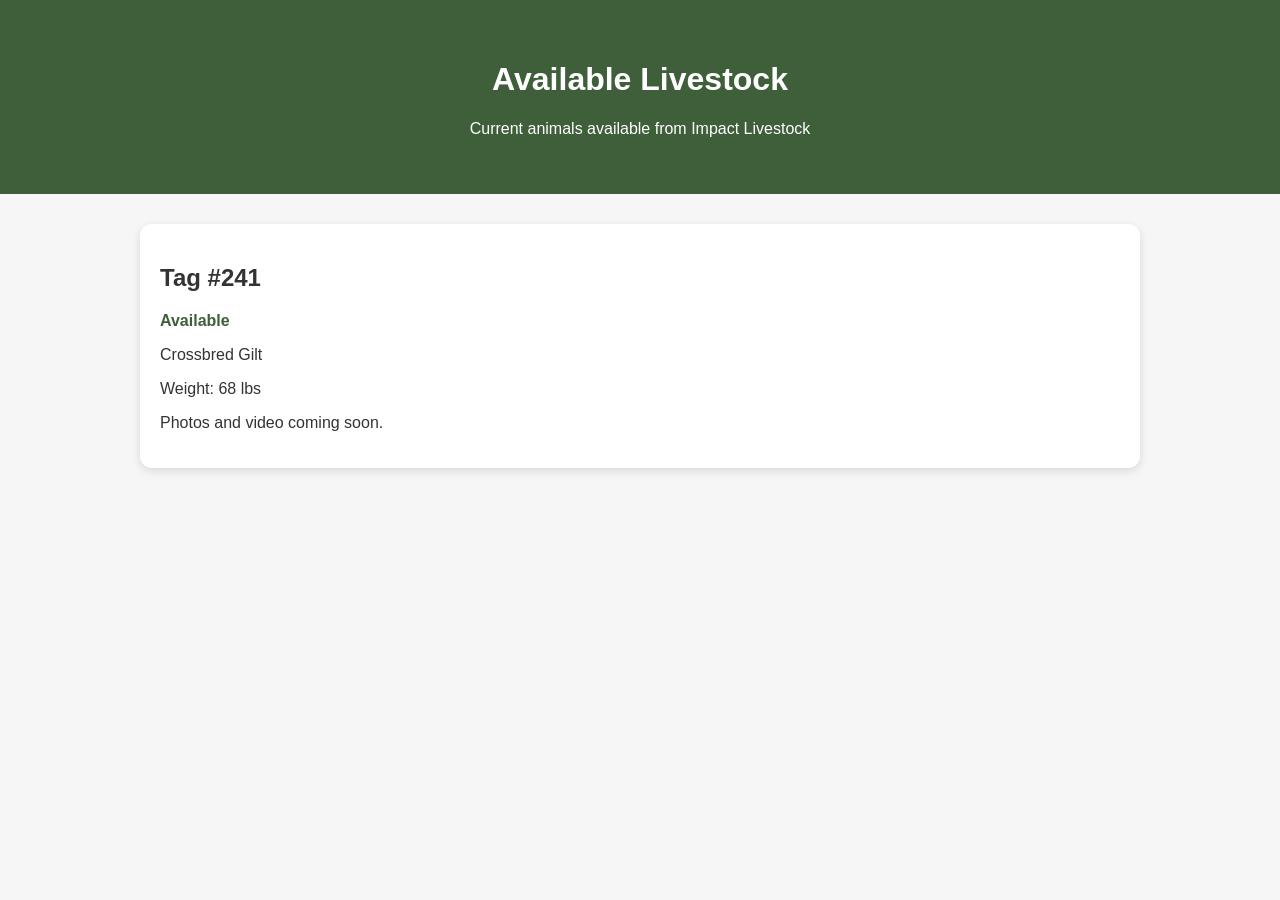
==== pigs/index.html @ c4fef882 "Create index.html" ====
<!DOCTYPE html>
<html lang="en">

<head>

<meta charset="UTF-8">
<meta name="viewport" content="width=device-width, initial-scale=1.0">

<title>Available Livestock | Impact Livestock</title>

<style>

body{
font-family:Arial, sans-serif;
background:#f6f6f6;
margin:0;
color:#333;
}

header{
background:#3f5f3a;
color:white;
padding:40px 20px;
text-align:center;
}

.container{
max-width:1000px;
margin:auto;
padding:30px 20px;
}

.card{
background:white;
border-radius:12px;
padding:20px;
margin-bottom:20px;
box-shadow:0 3px 10px rgba(0,0,0,.12);
}

.status{
color:#3f5f3a;
font-weight:bold;
}

</style>

</head>


<body>


<header>

<h1>Available Livestock</h1>

<p>Current animals available from Impact Livestock</p>

</header>


<div class="container">


<div class="card">

<h2>Tag #241</h2>

<p class="status">Available</p>

<p>
Crossbred Gilt
</p>

<p>
Weight: 68 lbs
</p>

<p>
Photos and video coming soon.
</p>

</div>


</div>


</body>

</html>
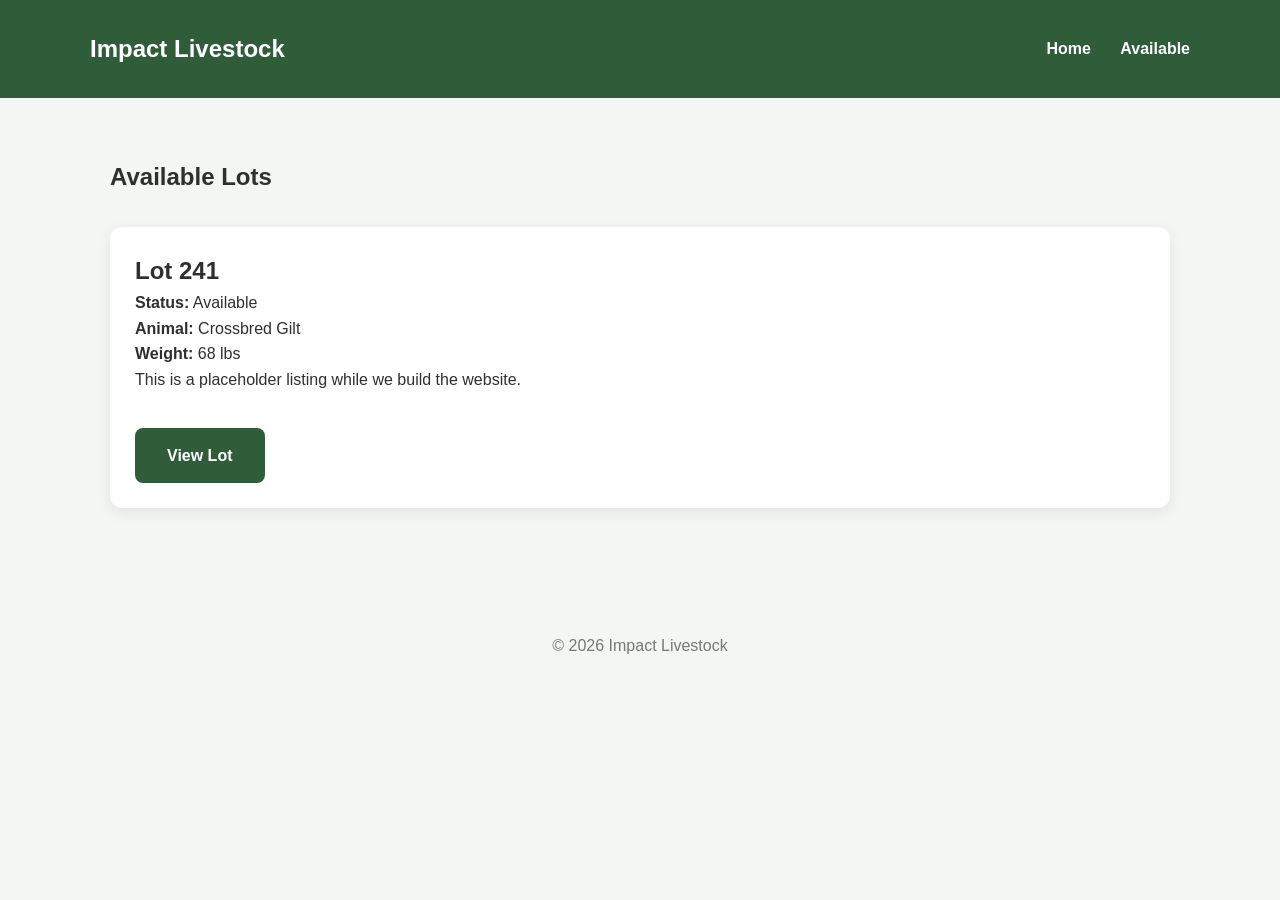
==== commit 823be5f6: "Update index.html" ====
--- a/pigs/index.html
+++ b/pigs/index.html
@@ -2,90 +2,63 @@
 <html lang="en">
 
 <head>
-
 <meta charset="UTF-8">
 <meta name="viewport" content="width=device-width, initial-scale=1.0">
 
-<title>Available Livestock | Impact Livestock</title>
+<title>Available Lots | Impact Livestock</title>
 
-<style>
-
-body{
-font-family:Arial, sans-serif;
-background:#f6f6f6;
-margin:0;
-color:#333;
-}
-
-header{
-background:#3f5f3a;
-color:white;
-padding:40px 20px;
-text-align:center;
-}
-
-.container{
-max-width:1000px;
-margin:auto;
-padding:30px 20px;
-}
-
-.card{
-background:white;
-border-radius:12px;
-padding:20px;
-margin-bottom:20px;
-box-shadow:0 3px 10px rgba(0,0,0,.12);
-}
-
-.status{
-color:#3f5f3a;
-font-weight:bold;
-}
-
-</style>
+<link rel="stylesheet" href="../css/style.css">
 
 </head>
 
-
 <body>
-
 
 <header>
 
-<h1>Available Livestock</h1>
+<nav>
 
-<p>Current animals available from Impact Livestock</p>
+<h2>Impact Livestock</h2>
+
+<div>
+<a href="../index.html">Home</a>
+<a href="index.html">Available</a>
+</div>
+
+</nav>
 
 </header>
 
+<section class="section">
 
-<div class="container">
-
+<h1 style="margin-bottom:30px;">Available Lots</h1>
 
 <div class="card">
 
-<h2>Tag #241</h2>
+<h2>Lot 241</h2>
 
-<p class="status">Available</p>
+<p><strong>Status:</strong> Available</p>
+
+<p><strong>Animal:</strong> Crossbred Gilt</p>
+
+<p><strong>Weight:</strong> 68 lbs</p>
 
 <p>
-Crossbred Gilt
+This is a placeholder listing while we build the website.
 </p>
 
-<p>
-Weight: 68 lbs
-</p>
-
-<p>
-Photos and video coming soon.
-</p>
+<a class="button" href="tag241.html">
+View Lot
+</a>
 
 </div>
 
+</section>
 
-</div>
+<footer>
 
+© 2026 Impact Livestock
+
+</footer>
 
 </body>
 
--- a/css/style.css
+++ b/css/style.css
@@ -0,0 +1,85 @@
+/* IMPACT LIVESTOCK */
+
+*{
+    margin:0;
+    padding:0;
+    box-sizing:border-box;
+}
+
+body{
+    font-family:Arial, Helvetica, sans-serif;
+    background:#f4f6f3;
+    color:#2f2f2f;
+    line-height:1.6;
+}
+
+header{
+    background:#2f5d3a;
+    color:white;
+    padding:30px;
+}
+
+nav{
+    max-width:1100px;
+    margin:auto;
+    display:flex;
+    justify-content:space-between;
+    align-items:center;
+}
+
+nav a{
+    color:white;
+    text-decoration:none;
+    margin-left:25px;
+    font-weight:bold;
+}
+
+.hero{
+    max-width:1100px;
+    margin:auto;
+    text-align:center;
+    padding:90px 20px;
+}
+
+.hero h1{
+    font-size:3.2rem;
+    margin-bottom:20px;
+}
+
+.hero p{
+    max-width:700px;
+    margin:auto;
+    font-size:1.2rem;
+    color:#666;
+}
+
+.button{
+    display:inline-block;
+    margin-top:35px;
+    padding:15px 32px;
+    background:#2f5d3a;
+    color:white;
+    text-decoration:none;
+    border-radius:8px;
+    font-weight:bold;
+}
+
+.section{
+    max-width:1100px;
+    margin:auto;
+    padding:60px 20px;
+}
+
+.card{
+    background:white;
+    border-radius:12px;
+    padding:25px;
+    box-shadow:0 4px 15px rgba(0,0,0,.08);
+    margin-bottom:25px;
+}
+
+footer{
+    text-align:center;
+    padding:40px;
+    color:#777;
+}
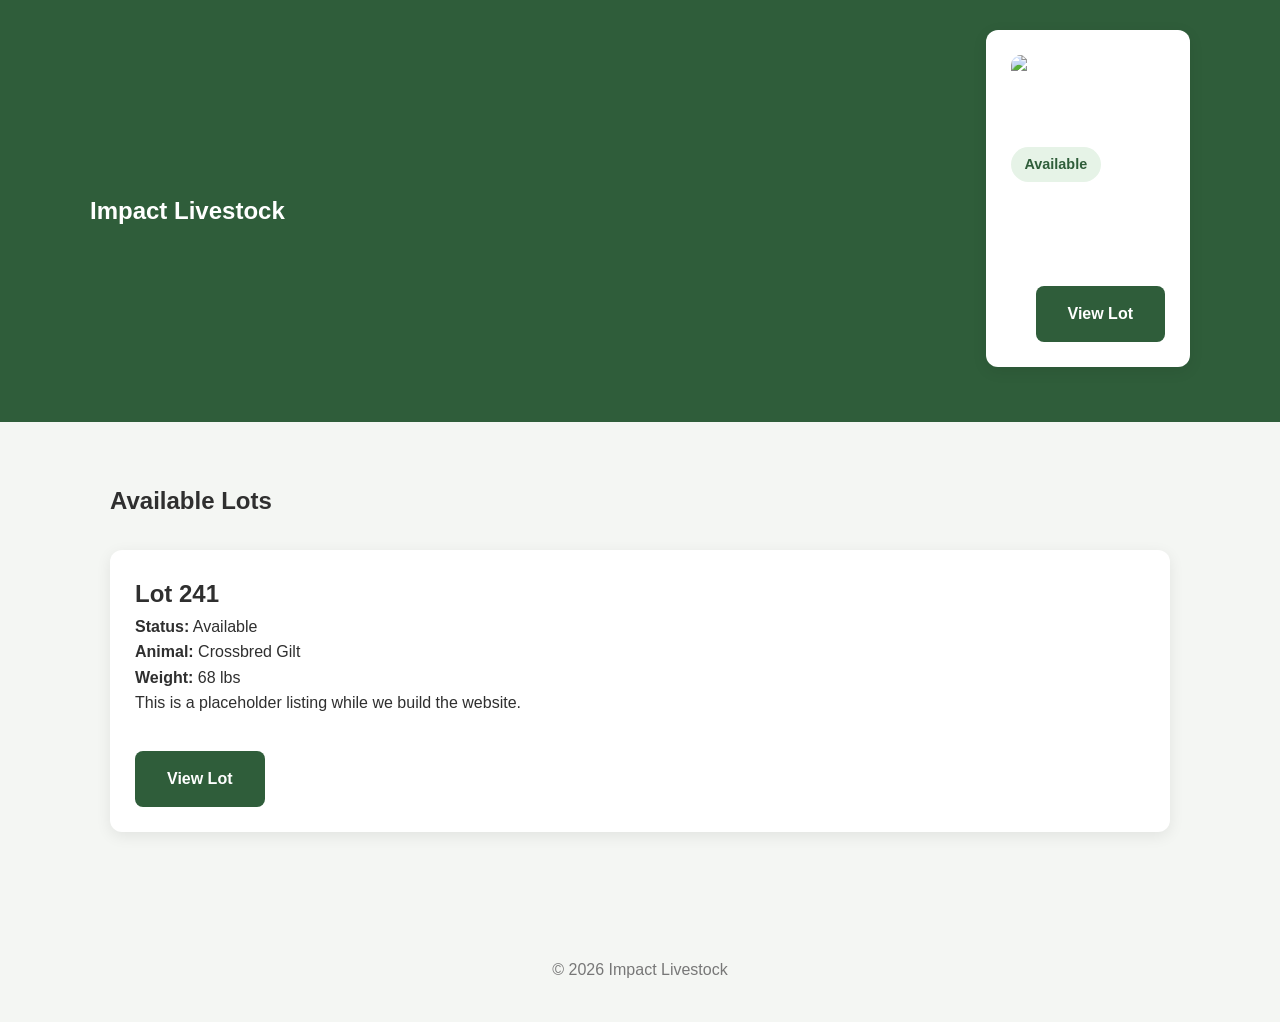
==== commit d4a1b48b: "Update index.html" ====
--- a/pigs/index.html
+++ b/pigs/index.html
@@ -19,9 +19,22 @@
 
 <h2>Impact Livestock</h2>
 
-<div>
-<a href="../index.html">Home</a>
-<a href="index.html">Available</a>
+<div class="card lot-card">
+
+<img src="../images/placeholder.svg" alt="Lot 241">
+
+<h2>Lot 241</h2>
+
+<span class="status">Available</span>
+
+<p>Crossbred Gilt</p>
+
+<p>68 lbs</p>
+
+<a class="button" href="tag241.html">
+View Lot
+</a>
+
 </div>
 
 </nav>
--- a/css/style.css
+++ b/css/style.css
@@ -83,3 +83,21 @@
     padding:40px;
     color:#777;
 }
+
+.lot-card img{
+    width:100%;
+    display:block;
+    border-radius:10px;
+    margin-bottom:18px;
+}
+
+.status{
+    display:inline-block;
+    background:#e6f3e7;
+    color:#2f5d3a;
+    padding:6px 14px;
+    border-radius:999px;
+    font-size:.9rem;
+    font-weight:bold;
+    margin:10px 0 18px;
+}
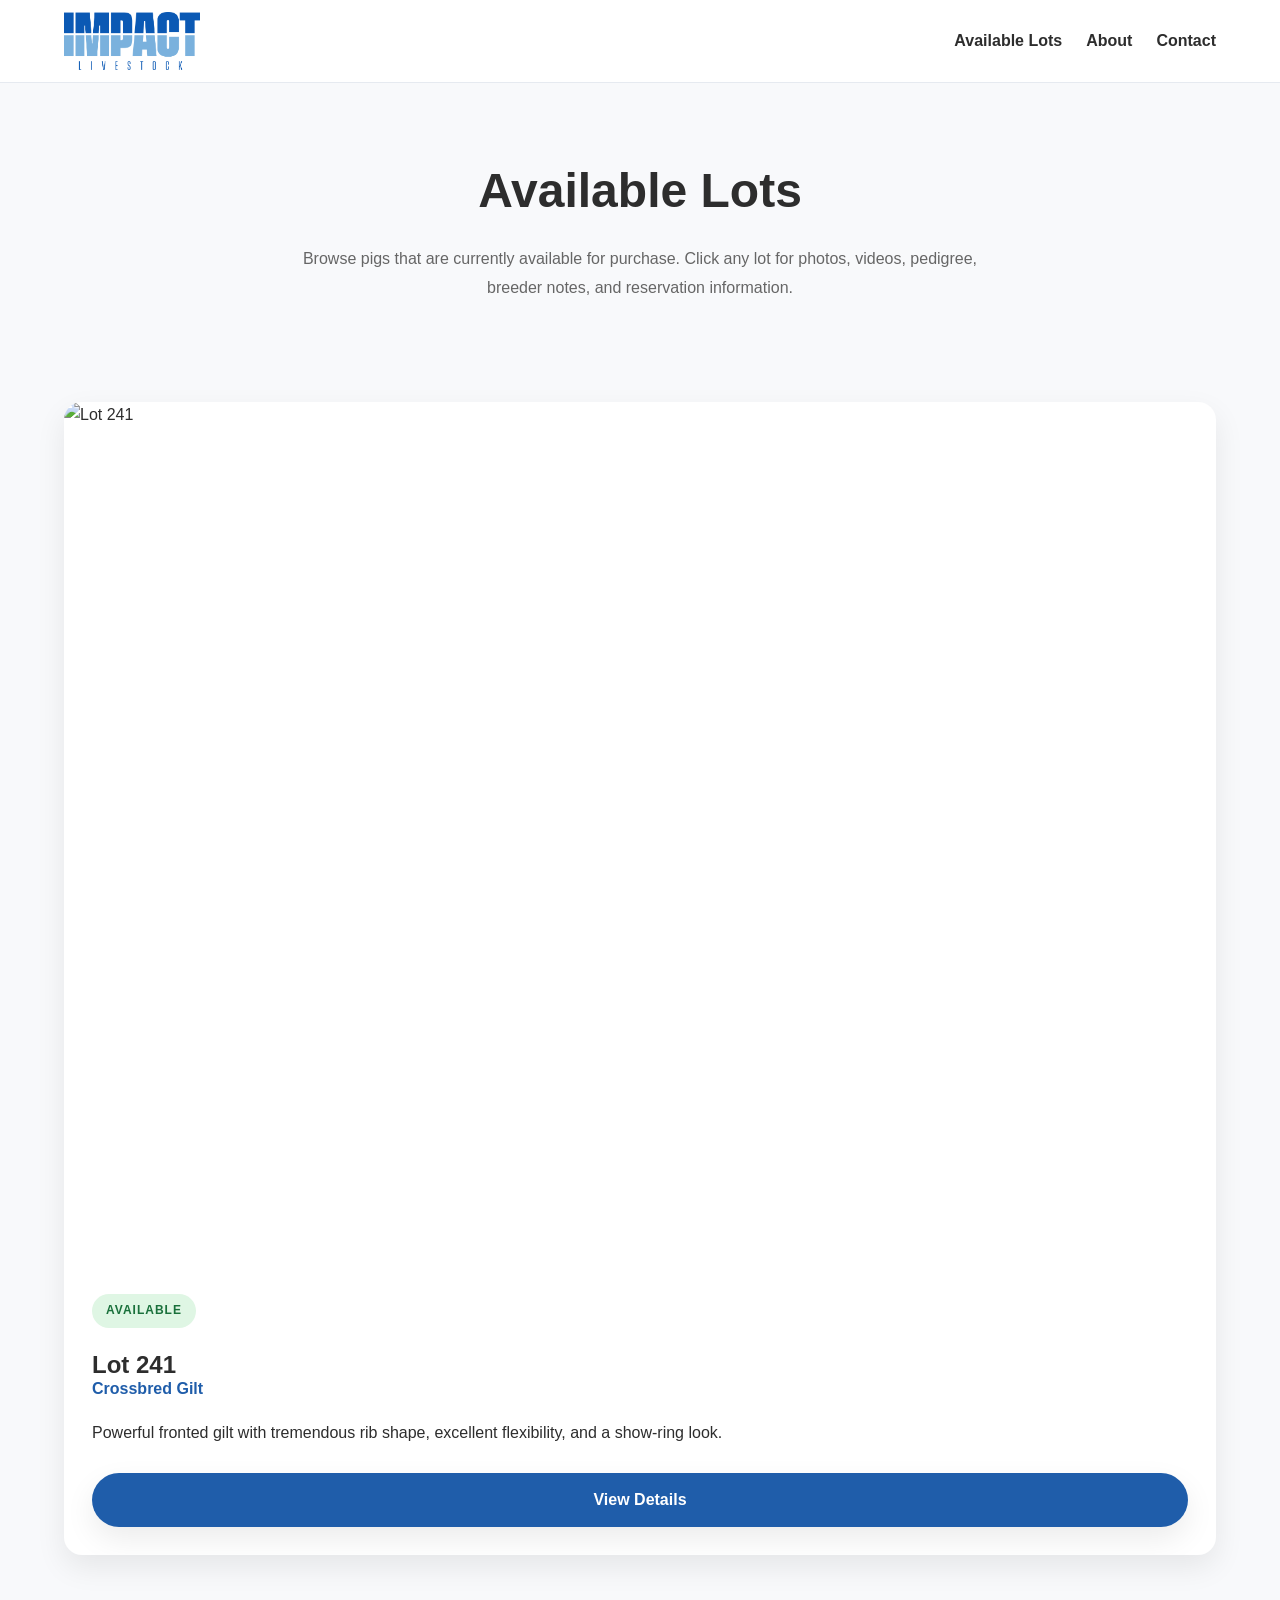
==== commit 4614924b: "next" ====
--- a/pigs/index.html
+++ b/pigs/index.html
@@ -1,7 +1,7 @@
 <!DOCTYPE html>
 <html lang="en">
+<head>
 
-<head>
 <meta charset="UTF-8">
 <meta name="viewport" content="width=device-width, initial-scale=1.0">
 
@@ -15,64 +15,93 @@
 
 <header>
 
+<div class="container nav">
+
+<a href="../index.html">
+<img src="../images/logo.png" alt="Impact Livestock" style="height:58px;">
+</a>
+
 <nav>
 
-<h2>Impact Livestock</h2>
+<a href="index.html">Available Lots</a>
+<a href="../about.html">About</a>
+<a href="../contact.html">Contact</a>
 
-<div class="card lot-card">
-
-<img src="../images/placeholder.svg" alt="Lot 241">
-
-<h2>Lot 241</h2>
-
-<span class="status">Available</span>
-
-<p>Crossbred Gilt</p>
-
-<p>68 lbs</p>
-
-<a class="button" href="tag241.html">
-View Lot
-</a>
+</nav>
 
 </div>
 
-</nav>
-
 </header>
 
-<section class="section">
+<section class="page-header">
 
-<h1 style="margin-bottom:30px;">Available Lots</h1>
+<div class="container">
 
-<div class="card">
-
-<h2>Lot 241</h2>
-
-<p><strong>Status:</strong> Available</p>
-
-<p><strong>Animal:</strong> Crossbred Gilt</p>
-
-<p><strong>Weight:</strong> 68 lbs</p>
+<h1>Available Lots</h1>
 
 <p>
-This is a placeholder listing while we build the website.
+Browse pigs that are currently available for purchase.
+Click any lot for photos, videos, pedigree, breeder notes,
+and reservation information.
 </p>
-
-<a class="button" href="tag241.html">
-View Lot
-</a>
 
 </div>
 
 </section>
 
-<footer>
+<section class="catalog">
 
-© 2026 Impact Livestock
+<div class="container">
 
-</footer>
+<div class="pig-grid">
+
+<!-- LOT 241 -->
+
+<div class="pig-card">
+
+<img src="../images/placeholder.svg" alt="Lot 241">
+
+<div class="pig-content">
+
+<span class="status available">
+AVAILABLE
+</span>
+
+<h2>Lot 241</h2>
+
+<p class="subtitle">
+Crossbred Gilt
+</p>
+
+<p>
+
+Powerful fronted gilt with tremendous rib shape,
+excellent flexibility, and a show-ring look.
+
+</p>
+
+<div class="card-buttons">
+
+<a class="button" href="tag241.html">
+
+View Details
+
+</a>
+
+</div>
+
+</div>
+
+</div>
+
+<!-- END CARD -->
+
+</div>
+
+</div>
+
+</section>
 
 </body>
 
-</html>
+</html>
--- a/css/style.css
+++ b/css/style.css
@@ -1,103 +1,242 @@
-/* IMPACT LIVESTOCK */
-
-*{
-    margin:0;
-    padding:0;
-    box-sizing:border-box;
-}
-
+/* Impact Livestock 2.0 */
+:root{
+  --primary:#1F5DAA;
+  --primary-dark:#184A88;
+  --accent:#79A9D4;
+  --charcoal:#2D2D2D;
+  --light:#F8F9FB;
+  --gray:#666666;
+  --border:#E6EAF0;
+  --white:#FFFFFF;
+  --shadow:0 12px 30px rgba(0,0,0,.08);
+  --radius:16px;
+  --max-width:1200px;
+}
+*{margin:0;padding:0;box-sizing:border-box}
 body{
-    font-family:Arial, Helvetica, sans-serif;
-    background:#f4f6f3;
-    color:#2f2f2f;
-    line-height:1.6;
-}
-
+  font-family:-apple-system,BlinkMacSystemFont,"Segoe UI",Roboto,sans-serif;
+  color:var(--charcoal);
+  background:var(--light);
+  line-height:1.6;
+}
+img{max-width:100%;display:block}
+a{text-decoration:none;color:inherit}
+.container{max-width:var(--max-width);margin:0 auto;padding:0 24px}
 header{
-    background:#2f5d3a;
-    color:white;
-    padding:30px;
-}
-
-nav{
-    max-width:1100px;
-    margin:auto;
-    display:flex;
-    justify-content:space-between;
-    align-items:center;
-}
-
-nav a{
-    color:white;
-    text-decoration:none;
-    margin-left:25px;
-    font-weight:bold;
-}
-
-.hero{
-    max-width:1100px;
-    margin:auto;
+  position:sticky;top:0;z-index:100;
+  background:#fff;border-bottom:1px solid var(--border)
+}
+.nav{
+  display:flex;justify-content:space-between;align-items:center;
+  min-height:82px;
+}
+.logo img{height:58px}
+nav{display:flex;gap:24px}
+nav a{font-weight:600;color:var(--charcoal)}
+nav a:hover{color:var(--primary)}
+.hero{padding:72px 0}
+.hero-grid{
+  display:grid;
+  grid-template-columns:1.2fr 1fr;
+  gap:48px;
+  align-items:center;
+}
+.hero h1{font-size:3.2rem;line-height:1.1;margin-bottom:18px}
+.hero p{font-size:1.15rem;color:var(--gray);margin-bottom:28px}
+.button{
+  display:inline-block;
+  background:var(--primary);
+  color:#fff;
+  padding:14px 26px;
+  border-radius:999px;
+  font-weight:700;
+  box-shadow:var(--shadow);
+}
+.button:hover{background:var(--primary-dark)}
+.features{
+  display:grid;
+  grid-template-columns:repeat(auto-fit,minmax(220px,1fr));
+  gap:24px;
+  margin:32px 0 60px;
+}
+.feature,.lot-card{
+  background:#fff;
+  border:1px solid var(--border);
+  border-radius:var(--radius);
+  padding:24px;
+  box-shadow:var(--shadow);
+}
+.lot-grid{
+  display:grid;
+  grid-template-columns:repeat(auto-fit,minmax(280px,1fr));
+  gap:24px;
+}
+.badge{
+ display:inline-block;
+ background:#e9f4ff;
+ color:var(--primary);
+ padding:6px 10px;
+ border-radius:999px;
+ font-size:.8rem;
+ font-weight:700;
+ margin-bottom:12px;
+}
+footer{
+ margin-top:60px;
+ padding:40px 0;
+ text-align:center;
+ background:#fff;
+ border-top:1px solid var(--border);
+}
+@media (max-width:800px){
+ .nav{flex-direction:column;padding:16px 0}
+ nav{flex-wrap:wrap;justify-content:center}
+ .hero-grid{grid-template-columns:1fr}
+ .hero h1{font-size:2.3rem}
+ .logo img{height:46px}
+}
+
+/* ============================================
+   CATALOG
+============================================ */
+
+.page-header{
+    background:#f8f9fb;
+    padding:70px 20px 40px;
     text-align:center;
-    padding:90px 20px;
-}
-
-.hero h1{
-    font-size:3.2rem;
-    margin-bottom:20px;
-}
-
-.hero p{
+}
+
+.page-header h1{
+    font-size:48px;
+    margin-bottom:15px;
+}
+
+.page-header p{
     max-width:700px;
-    margin:auto;
-    font-size:1.2rem;
+    margin:0 auto;
     color:#666;
-}
-
-.button{
+    line-height:1.8;
+}
+
+.catalog{
+    padding:60px 20px 80px;
+}
+
+.pig-grid{
+
+    display:grid;
+
+    grid-template-columns:
+    repeat(auto-fit,minmax(340px,1fr));
+
+    gap:35px;
+
+}
+
+.pig-card{
+
+    background:white;
+
+    border-radius:18px;
+
+    overflow:hidden;
+
+    box-shadow:0 12px 30px rgba(0,0,0,.08);
+
+    transition:.25s ease;
+
+}
+
+.pig-card:hover{
+
+    transform:translateY(-6px);
+
+    box-shadow:0 18px 40px rgba(0,0,0,.15);
+
+}
+
+.pig-card img{
+
+    width:100%;
+
+    display:block;
+
+    aspect-ratio:4/3;
+
+    object-fit:cover;
+
+}
+
+.pig-content{
+
+    padding:28px;
+
+}
+
+.status{
+
     display:inline-block;
-    margin-top:35px;
-    padding:15px 32px;
-    background:#2f5d3a;
-    color:white;
-    text-decoration:none;
-    border-radius:8px;
-    font-weight:bold;
-}
-
-.section{
-    max-width:1100px;
-    margin:auto;
-    padding:60px 20px;
-}
-
-.card{
-    background:white;
-    border-radius:12px;
-    padding:25px;
-    box-shadow:0 4px 15px rgba(0,0,0,.08);
-    margin-bottom:25px;
-}
-
-footer{
+
+    font-size:12px;
+
+    font-weight:700;
+
+    letter-spacing:1px;
+
+    padding:7px 14px;
+
+    border-radius:999px;
+
+    margin-bottom:18px;
+
+}
+
+.available{
+
+    background:#dff6e4;
+
+    color:#19703b;
+
+}
+
+.reserved{
+
+    background:#ffe6b8;
+
+    color:#8d6200;
+
+}
+
+.sold{
+
+    background:#f4d5d5;
+
+    color:#8c1c1c;
+
+}
+
+.subtitle{
+
+    color:#1f5daa;
+
+    font-weight:700;
+
+    margin-top:-8px;
+
+    margin-bottom:18px;
+
+}
+
+.card-buttons{
+
+    margin-top:28px;
+
+}
+
+.card-buttons .button{
+
+    width:100%;
+
     text-align:center;
-    padding:40px;
-    color:#777;
-}
-
-.lot-card img{
-    width:100%;
-    display:block;
-    border-radius:10px;
-    margin-bottom:18px;
-}
-
-.status{
-    display:inline-block;
-    background:#e6f3e7;
-    color:#2f5d3a;
-    padding:6px 14px;
-    border-radius:999px;
-    font-size:.9rem;
-    font-weight:bold;
-    margin:10px 0 18px;
-}
+
+}
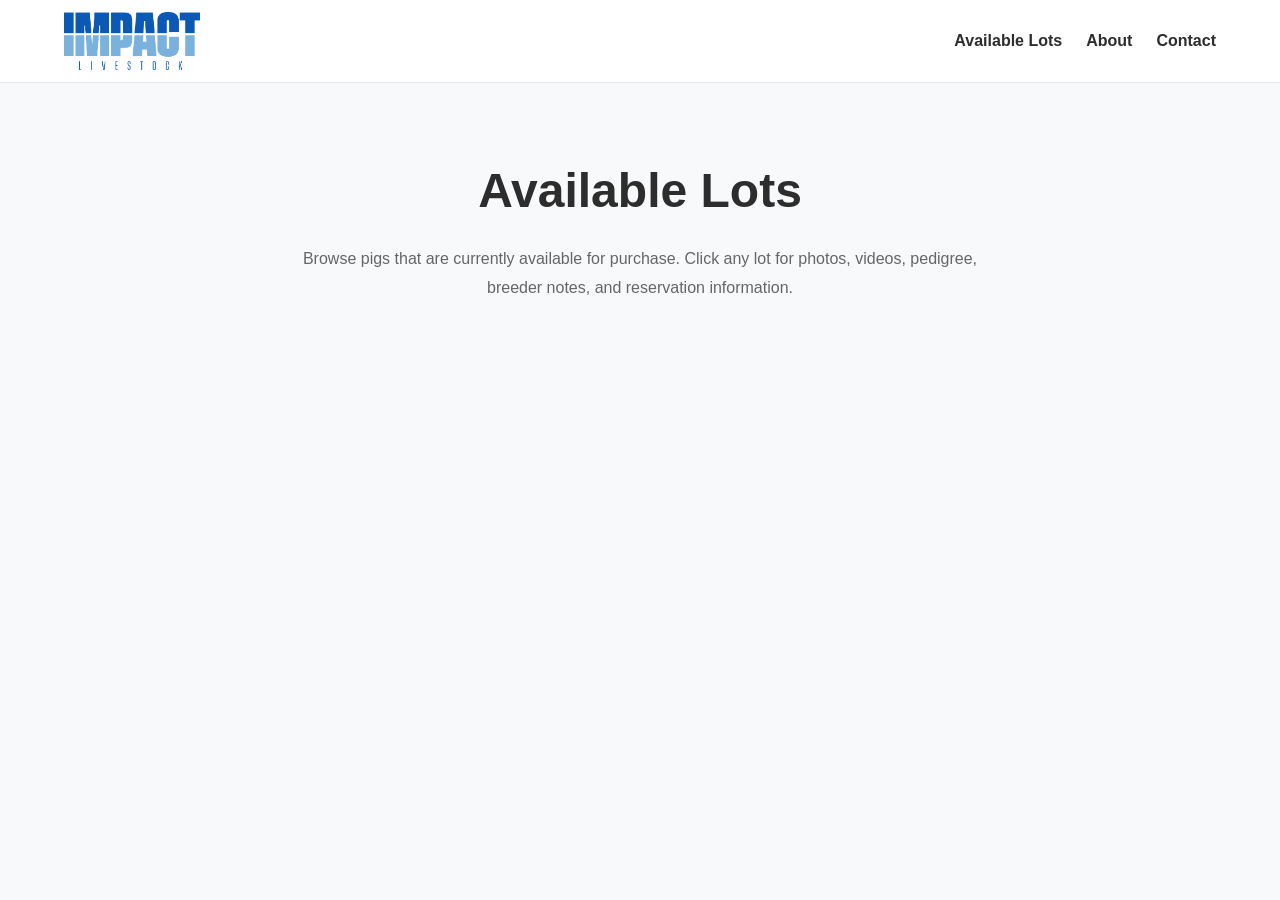
==== commit d1778165: "Update index.html" ====
--- a/pigs/index.html
+++ b/pigs/index.html
@@ -53,48 +53,7 @@
 
 <div class="container">
 
-<div class="pig-grid">
-
-<!-- LOT 241 -->
-
-<div class="pig-card">
-
-<img src="../images/placeholder.svg" alt="Lot 241">
-
-<div class="pig-content">
-
-<span class="status available">
-AVAILABLE
-</span>
-
-<h2>Lot 241</h2>
-
-<p class="subtitle">
-Crossbred Gilt
-</p>
-
-<p>
-
-Powerful fronted gilt with tremendous rib shape,
-excellent flexibility, and a show-ring look.
-
-</p>
-
-<div class="card-buttons">
-
-<a class="button" href="tag241.html">
-
-View Details
-
-</a>
-
-</div>
-
-</div>
-
-</div>
-
-<!-- END CARD -->
+<div class="pig-grid" id="pig-grid">
 
 </div>
 
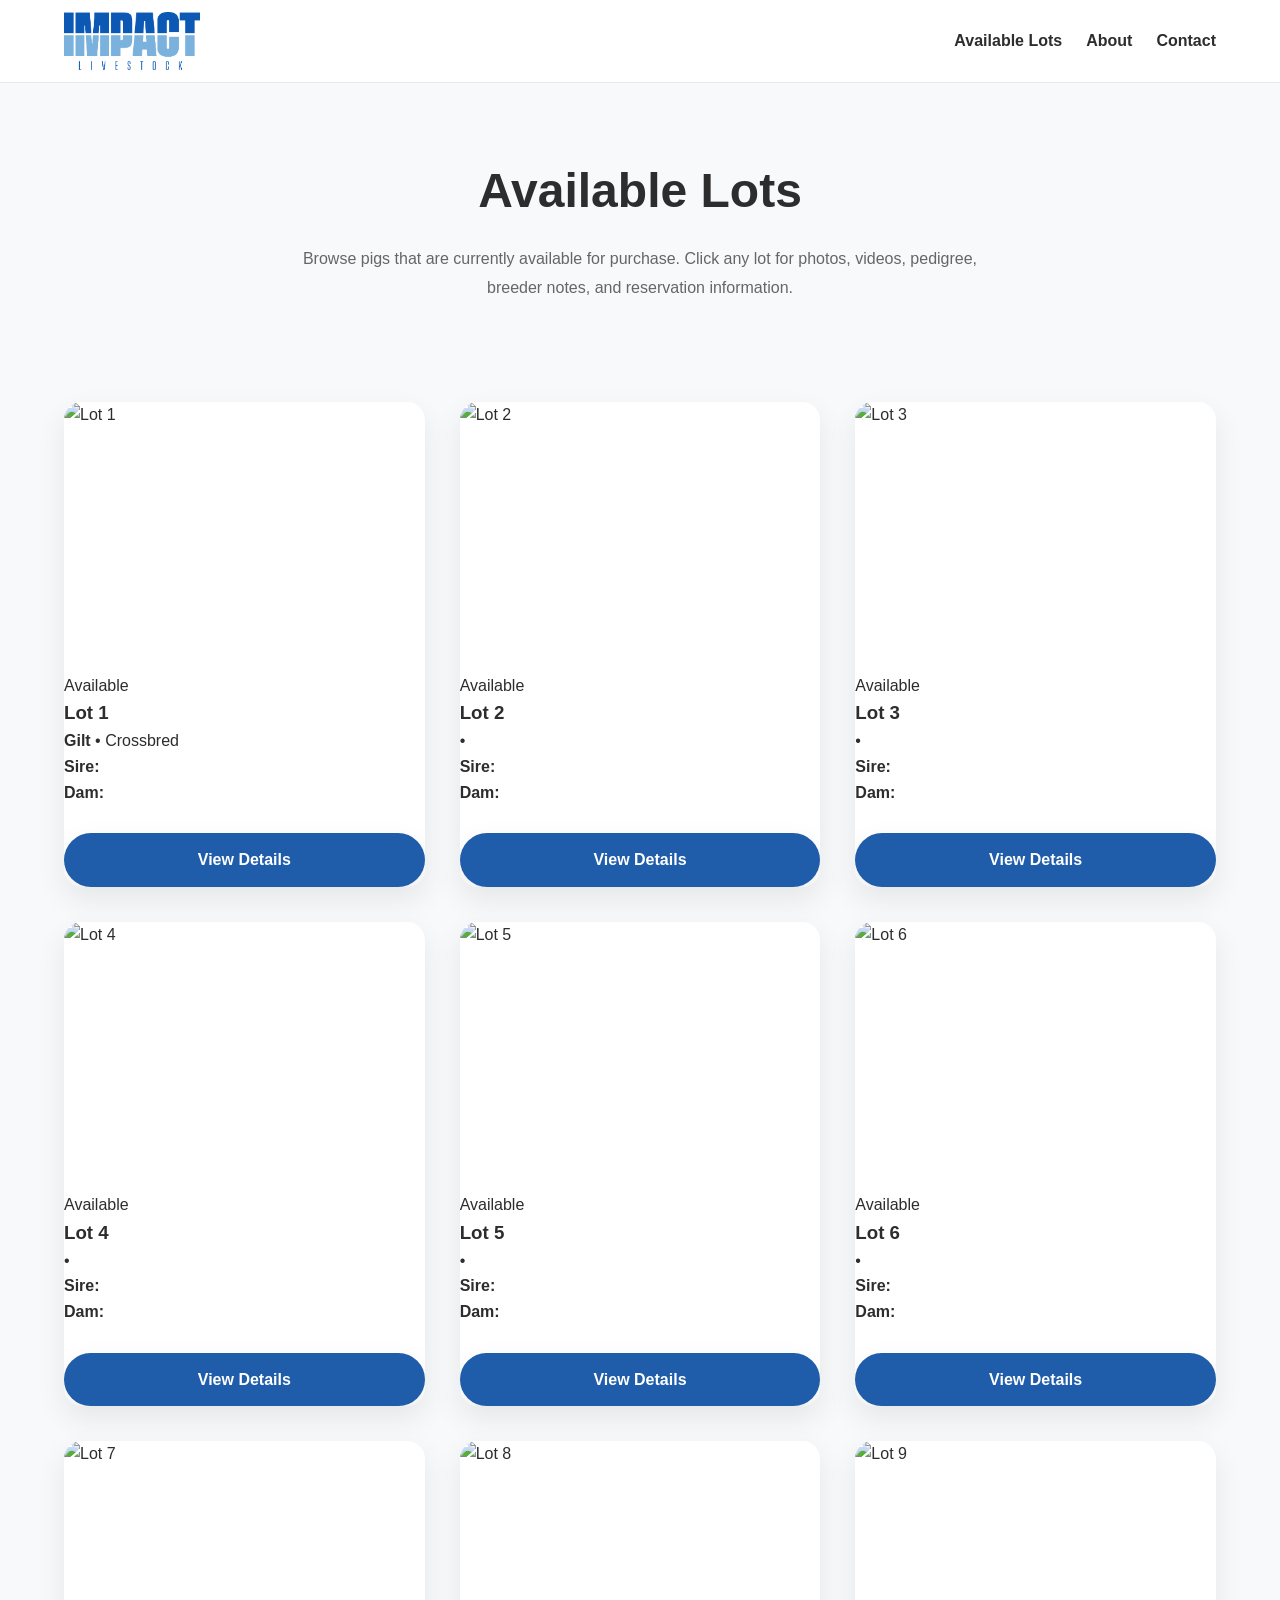
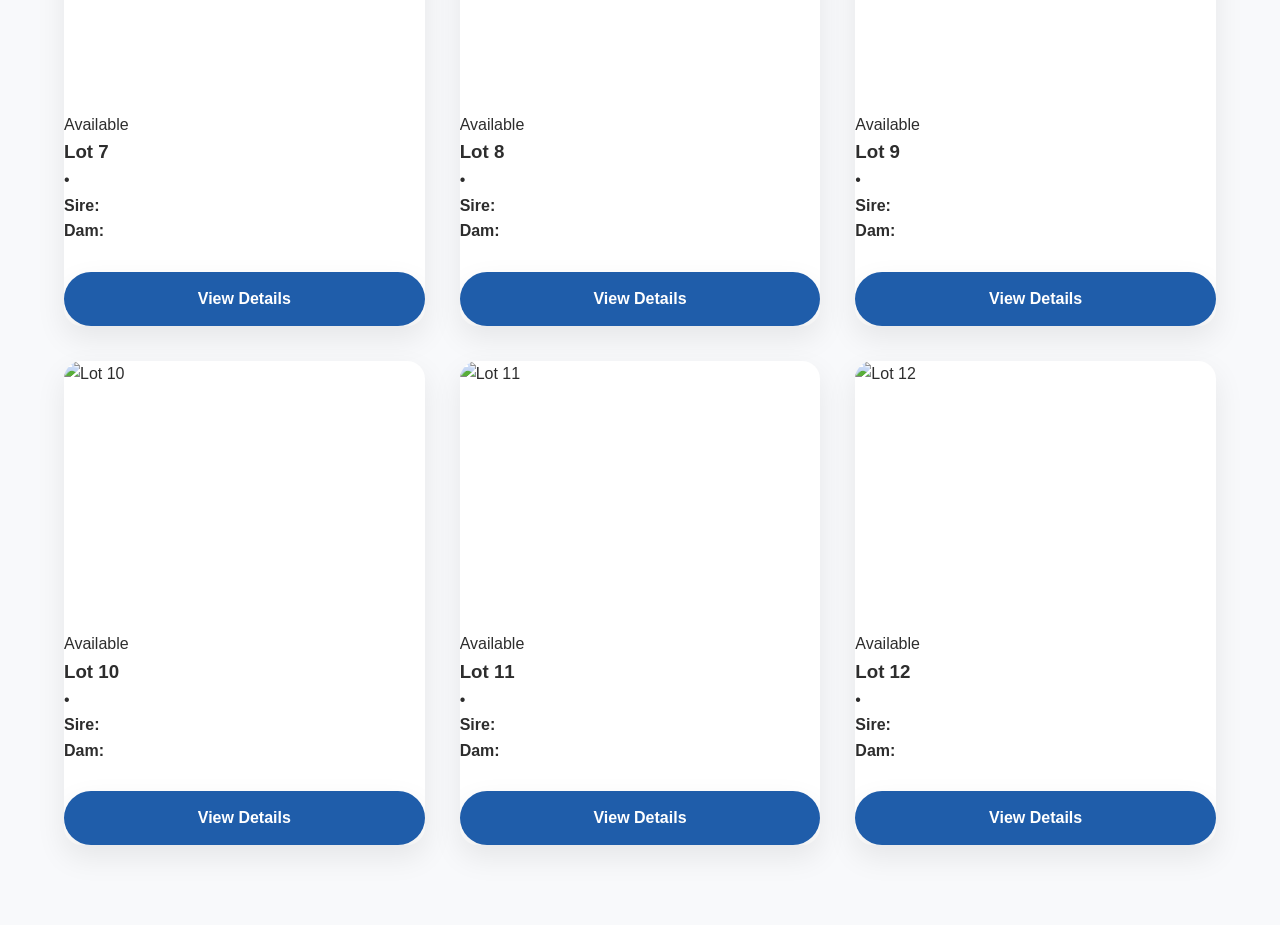
==== commit 16385d35: "Update index.html" ====
--- a/pigs/index.html
+++ b/pigs/index.html
@@ -61,6 +61,8 @@
 
 </section>
 
+<script src="../js/main.js"></script>
+
 </body>
 
 </html>
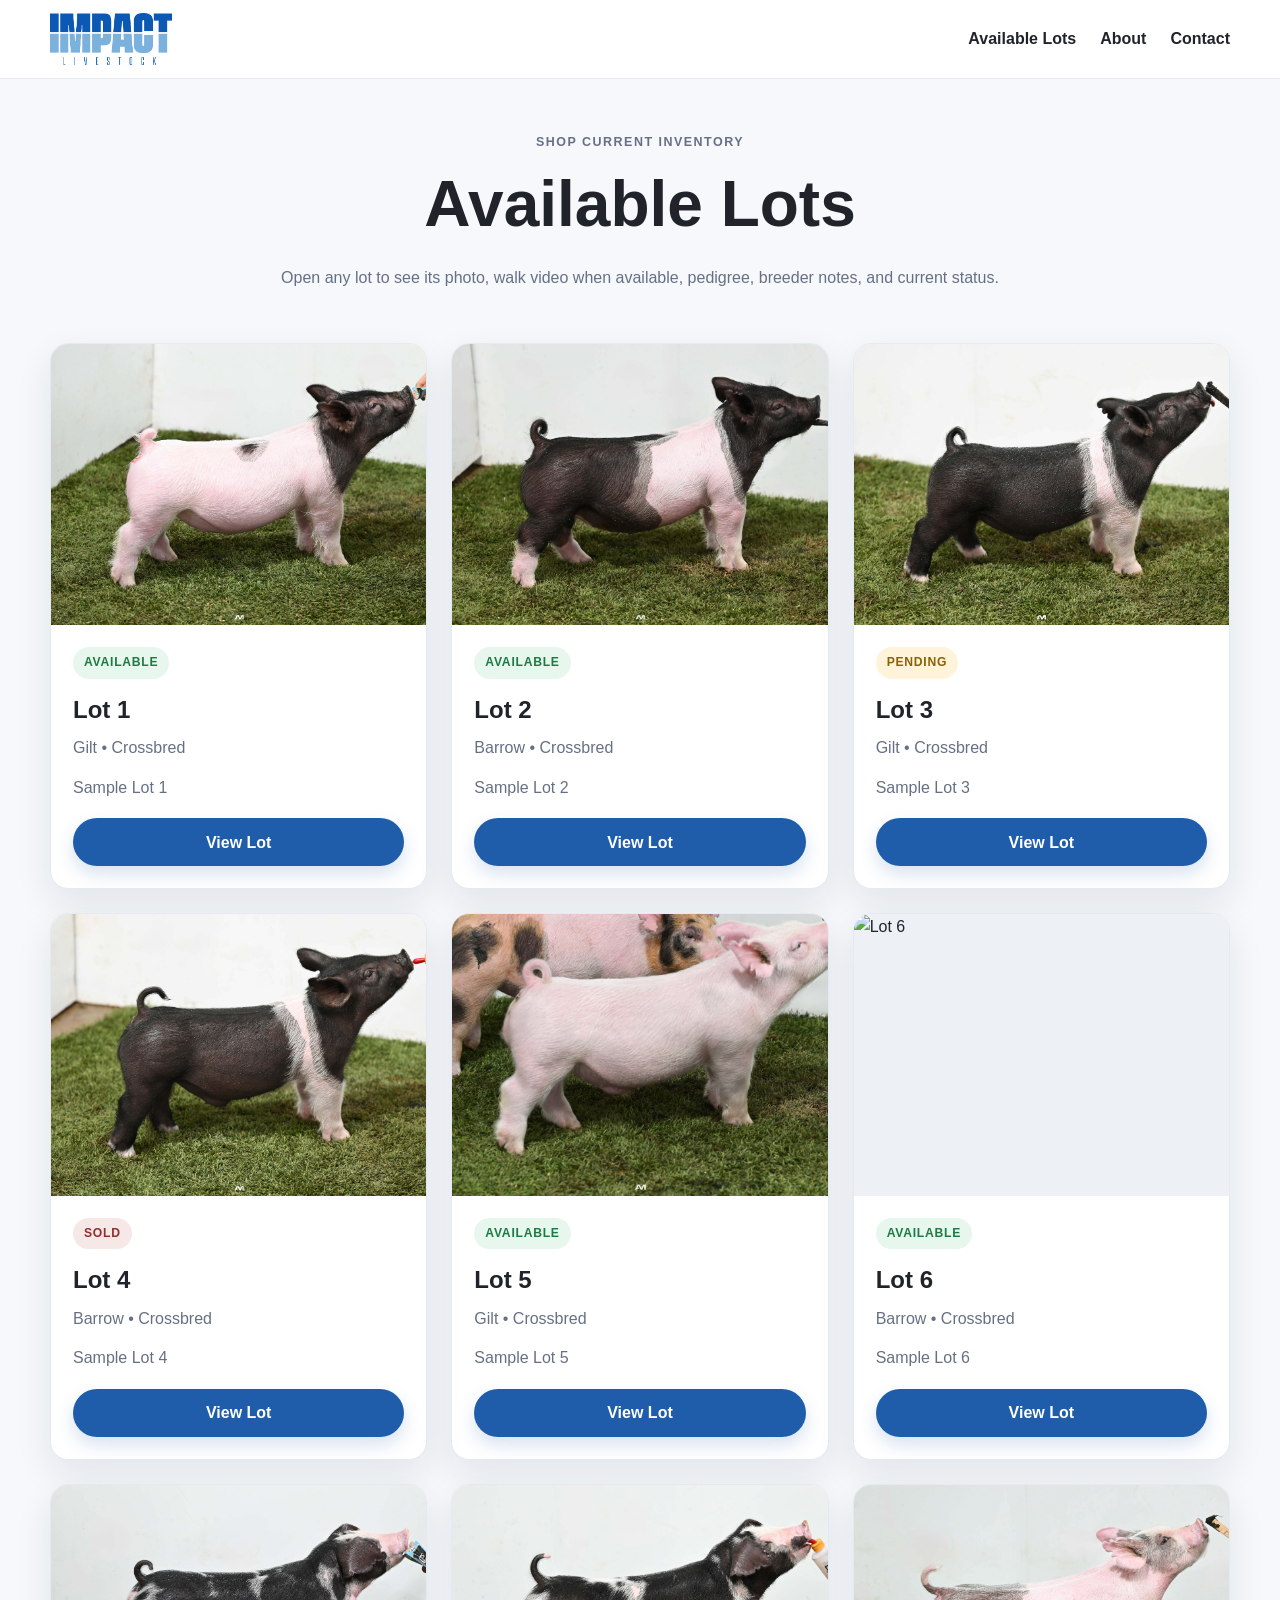
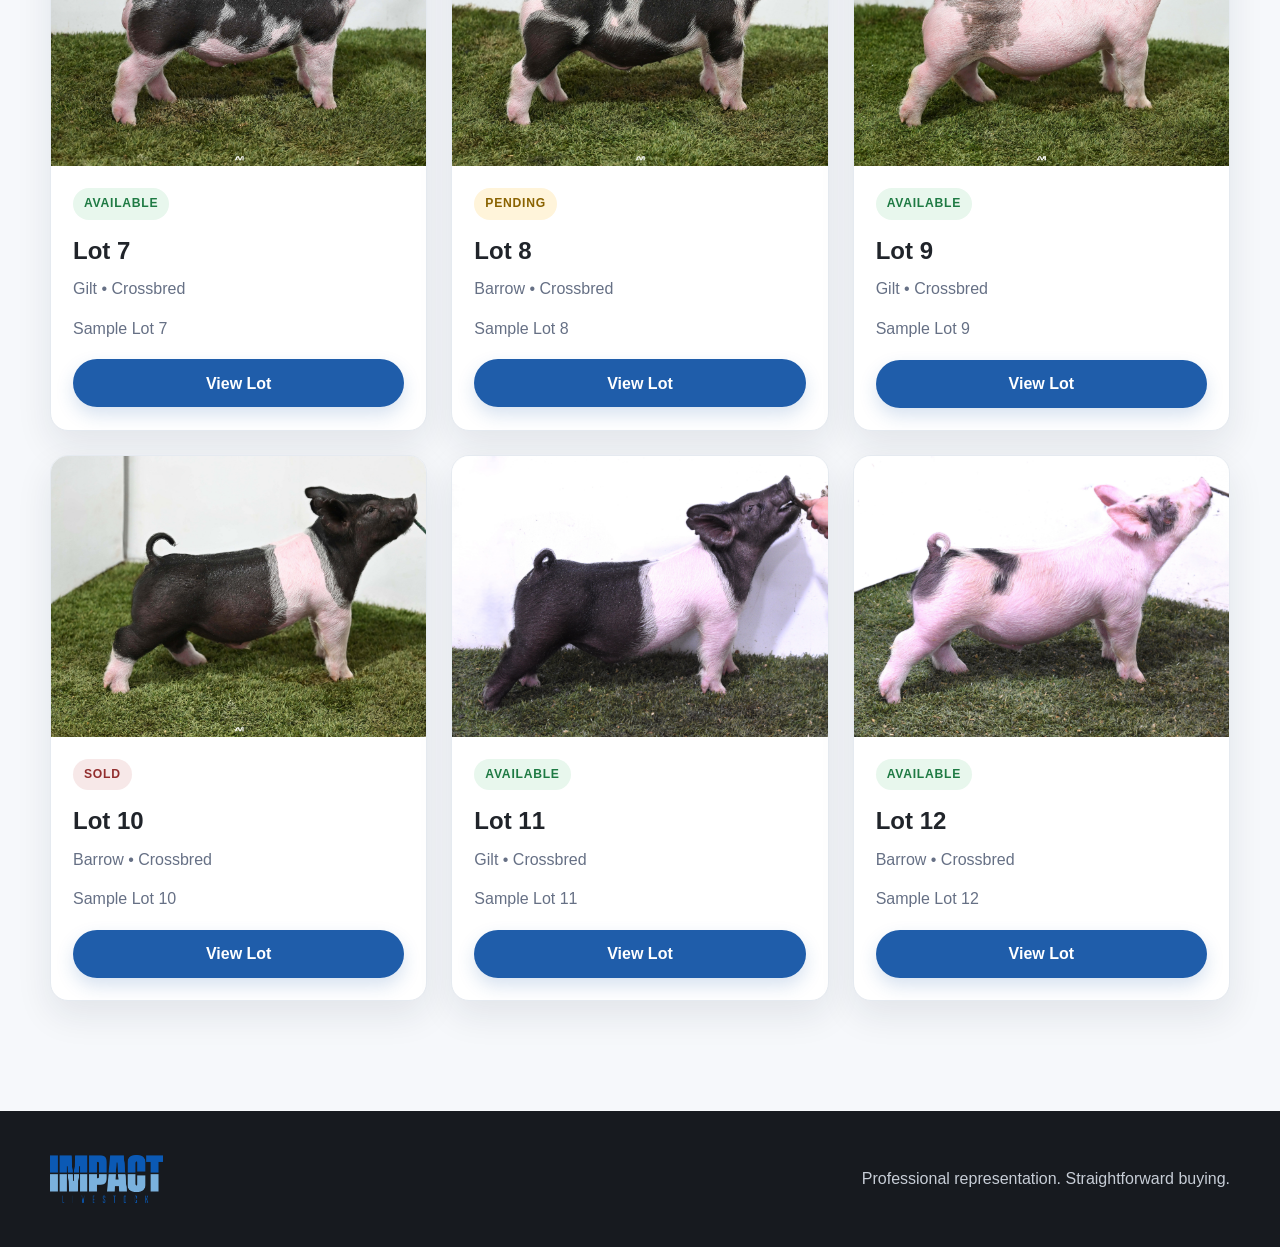
==== commit 93aca6d9: "Install Impact Livestock V2 beta" ====
--- a/pigs/index.html
+++ b/pigs/index.html
@@ -1,68 +1 @@
-<!DOCTYPE html>
-<html lang="en">
-<head>
-
-<meta charset="UTF-8">
-<meta name="viewport" content="width=device-width, initial-scale=1.0">
-
-<title>Available Lots | Impact Livestock</title>
-
-<link rel="stylesheet" href="../css/style.css">
-
-</head>
-
-<body>
-
-<header>
-
-<div class="container nav">
-
-<a href="../index.html">
-<img src="../images/logo.png" alt="Impact Livestock" style="height:58px;">
-</a>
-
-<nav>
-
-<a href="index.html">Available Lots</a>
-<a href="../about.html">About</a>
-<a href="../contact.html">Contact</a>
-
-</nav>
-
-</div>
-
-</header>
-
-<section class="page-header">
-
-<div class="container">
-
-<h1>Available Lots</h1>
-
-<p>
-Browse pigs that are currently available for purchase.
-Click any lot for photos, videos, pedigree, breeder notes,
-and reservation information.
-</p>
-
-</div>
-
-</section>
-
-<section class="catalog">
-
-<div class="container">
-
-<div class="pig-grid" id="pig-grid">
-
-</div>
-
-</div>
-
-</section>
-
-<script src="../js/main.js"></script>
-
-</body>
-
-</html>+<!doctype html><html lang="en"><head><meta charset="utf-8"><meta name="viewport" content="width=device-width,initial-scale=1"><title>Available Lots | Impact Livestock</title><link rel="stylesheet" href="../css/style.css"></head><body data-data-url="../data/pigs.json"><header class="site-header"><div class="container nav"><a class="brand" href="../index.html"><img src="../images/logo.png" alt="Impact Livestock"></a><nav class="nav-links"><a href="index.html">Available Lots</a><a class="hide-mobile" href="../about.html">About</a><a href="../contact.html">Contact</a></nav></div></header><main><section class="page-header"><div class="container"><p class="eyebrow">Shop current inventory</p><h1>Available Lots</h1><p>Open any lot to see its photo, walk video when available, pedigree, breeder notes, and current status.</p></div></section><section class="catalog"><div class="container"><div class="pig-grid" id="pig-grid"></div></div></section></main><footer class="site-footer"><div class="container footer-grid"><img src="../images/logo.png" alt="Impact Livestock"><p>Professional representation. Straightforward buying.</p></div></footer><script src="../js/main.js"></script></body></html>
--- a/css/style.css
+++ b/css/style.css
@@ -1,242 +1,13 @@
-/* Impact Livestock 2.0 */
-:root{
-  --primary:#1F5DAA;
-  --primary-dark:#184A88;
-  --accent:#79A9D4;
-  --charcoal:#2D2D2D;
-  --light:#F8F9FB;
-  --gray:#666666;
-  --border:#E6EAF0;
-  --white:#FFFFFF;
-  --shadow:0 12px 30px rgba(0,0,0,.08);
-  --radius:16px;
-  --max-width:1200px;
-}
-*{margin:0;padding:0;box-sizing:border-box}
-body{
-  font-family:-apple-system,BlinkMacSystemFont,"Segoe UI",Roboto,sans-serif;
-  color:var(--charcoal);
-  background:var(--light);
-  line-height:1.6;
-}
-img{max-width:100%;display:block}
-a{text-decoration:none;color:inherit}
-.container{max-width:var(--max-width);margin:0 auto;padding:0 24px}
-header{
-  position:sticky;top:0;z-index:100;
-  background:#fff;border-bottom:1px solid var(--border)
-}
-.nav{
-  display:flex;justify-content:space-between;align-items:center;
-  min-height:82px;
-}
-.logo img{height:58px}
-nav{display:flex;gap:24px}
-nav a{font-weight:600;color:var(--charcoal)}
-nav a:hover{color:var(--primary)}
-.hero{padding:72px 0}
-.hero-grid{
-  display:grid;
-  grid-template-columns:1.2fr 1fr;
-  gap:48px;
-  align-items:center;
-}
-.hero h1{font-size:3.2rem;line-height:1.1;margin-bottom:18px}
-.hero p{font-size:1.15rem;color:var(--gray);margin-bottom:28px}
-.button{
-  display:inline-block;
-  background:var(--primary);
-  color:#fff;
-  padding:14px 26px;
-  border-radius:999px;
-  font-weight:700;
-  box-shadow:var(--shadow);
-}
-.button:hover{background:var(--primary-dark)}
-.features{
-  display:grid;
-  grid-template-columns:repeat(auto-fit,minmax(220px,1fr));
-  gap:24px;
-  margin:32px 0 60px;
-}
-.feature,.lot-card{
-  background:#fff;
-  border:1px solid var(--border);
-  border-radius:var(--radius);
-  padding:24px;
-  box-shadow:var(--shadow);
-}
-.lot-grid{
-  display:grid;
-  grid-template-columns:repeat(auto-fit,minmax(280px,1fr));
-  gap:24px;
-}
-.badge{
- display:inline-block;
- background:#e9f4ff;
- color:var(--primary);
- padding:6px 10px;
- border-radius:999px;
- font-size:.8rem;
- font-weight:700;
- margin-bottom:12px;
-}
-footer{
- margin-top:60px;
- padding:40px 0;
- text-align:center;
- background:#fff;
- border-top:1px solid var(--border);
-}
-@media (max-width:800px){
- .nav{flex-direction:column;padding:16px 0}
- nav{flex-wrap:wrap;justify-content:center}
- .hero-grid{grid-template-columns:1fr}
- .hero h1{font-size:2.3rem}
- .logo img{height:46px}
-}
-
-/* ============================================
-   CATALOG
-============================================ */
-
-.page-header{
-    background:#f8f9fb;
-    padding:70px 20px 40px;
-    text-align:center;
-}
-
-.page-header h1{
-    font-size:48px;
-    margin-bottom:15px;
-}
-
-.page-header p{
-    max-width:700px;
-    margin:0 auto;
-    color:#666;
-    line-height:1.8;
-}
-
-.catalog{
-    padding:60px 20px 80px;
-}
-
-.pig-grid{
-
-    display:grid;
-
-    grid-template-columns:
-    repeat(auto-fit,minmax(340px,1fr));
-
-    gap:35px;
-
-}
-
-.pig-card{
-
-    background:white;
-
-    border-radius:18px;
-
-    overflow:hidden;
-
-    box-shadow:0 12px 30px rgba(0,0,0,.08);
-
-    transition:.25s ease;
-
-}
-
-.pig-card:hover{
-
-    transform:translateY(-6px);
-
-    box-shadow:0 18px 40px rgba(0,0,0,.15);
-
-}
-
-.pig-card img{
-
-    width:100%;
-
-    display:block;
-
-    aspect-ratio:4/3;
-
-    object-fit:cover;
-
-}
-
-.pig-content{
-
-    padding:28px;
-
-}
-
-.status{
-
-    display:inline-block;
-
-    font-size:12px;
-
-    font-weight:700;
-
-    letter-spacing:1px;
-
-    padding:7px 14px;
-
-    border-radius:999px;
-
-    margin-bottom:18px;
-
-}
-
-.available{
-
-    background:#dff6e4;
-
-    color:#19703b;
-
-}
-
-.reserved{
-
-    background:#ffe6b8;
-
-    color:#8d6200;
-
-}
-
-.sold{
-
-    background:#f4d5d5;
-
-    color:#8c1c1c;
-
-}
-
-.subtitle{
-
-    color:#1f5daa;
-
-    font-weight:700;
-
-    margin-top:-8px;
-
-    margin-bottom:18px;
-
-}
-
-.card-buttons{
-
-    margin-top:28px;
-
-}
-
-.card-buttons .button{
-
-    width:100%;
-
-    text-align:center;
-
-}+:root{--primary:#1F5DAA;--primary-dark:#184A88;--accent:#79A9D4;--charcoal:#20242A;--muted:#667085;--surface:#FFF;--background:#F6F8FB;--border:#E5EAF0;--success-bg:#E8F7ED;--success:#1E7A43;--pending-bg:#FFF4DA;--pending:#8A6200;--sold-bg:#F7E8E8;--sold:#922E2E;--shadow:0 14px 36px rgba(22,34,51,.09);--radius:18px;--max-width:1180px}
+*{box-sizing:border-box}html{scroll-behavior:smooth}body{margin:0;font-family:-apple-system,BlinkMacSystemFont,"Segoe UI",Roboto,Helvetica,Arial,sans-serif;color:var(--charcoal);background:var(--background);line-height:1.6}img{max-width:100%;display:block}a{color:inherit;text-decoration:none}button,input,textarea,select{font:inherit}.container{width:min(calc(100% - 32px),var(--max-width));margin:0 auto}
+.site-header{position:sticky;top:0;z-index:50;background:rgba(255,255,255,.96);border-bottom:1px solid var(--border);backdrop-filter:blur(10px)}.nav{min-height:78px;display:flex;align-items:center;justify-content:space-between;gap:24px}.brand img{height:52px;width:auto}.nav-links{display:flex;align-items:center;gap:24px;font-weight:700}.nav-links a:hover{color:var(--primary)}
+.button{display:inline-flex;align-items:center;justify-content:center;min-height:48px;padding:0 24px;border:0;border-radius:999px;background:var(--primary);color:white;font-weight:800;box-shadow:0 8px 18px rgba(31,93,170,.18);cursor:pointer;transition:.2s ease}.button:hover{background:var(--primary-dark);transform:translateY(-1px)}.button.secondary{background:white;color:var(--primary);border:1px solid var(--border);box-shadow:none}.button.full{width:100%}
+.hero{padding:64px 0 34px}.hero-grid{display:grid;grid-template-columns:1.05fr .95fr;gap:44px;align-items:center}.eyebrow{color:var(--primary);font-weight:900;text-transform:uppercase;letter-spacing:.12em;font-size:.78rem;margin:0 0 12px}.hero h1{font-size:clamp(2.5rem,6vw,4.8rem);line-height:1.02;margin:0 0 20px}.hero p{font-size:1.15rem;color:var(--muted);max-width:620px;margin:0 0 28px}.hero-actions{display:flex;gap:12px;flex-wrap:wrap}.hero-media{min-height:430px;border-radius:26px;overflow:hidden;background:white;box-shadow:var(--shadow);border:1px solid var(--border)}.hero-media img{width:100%;height:100%;min-height:430px;object-fit:cover}
+.section{padding:54px 0}.section-head{display:flex;justify-content:space-between;gap:20px;align-items:end;margin-bottom:24px}.section-head h2{font-size:clamp(1.8rem,3vw,2.6rem);margin:0}.section-head p{margin:0;color:var(--muted);max-width:640px}.feature-grid{display:grid;grid-template-columns:repeat(4,1fr);gap:18px}.feature,.card{background:var(--surface);border:1px solid var(--border);border-radius:var(--radius);padding:24px;box-shadow:var(--shadow)}.feature h3{margin:0 0 8px}.feature p{margin:0;color:var(--muted)}
+.page-header{padding:54px 0 24px;text-align:center}.page-header h1{font-size:clamp(2.2rem,5vw,4rem);margin:0 0 10px}.page-header p{max-width:760px;margin:0 auto;color:var(--muted)}.catalog{padding:28px 0 70px}.pig-grid{display:grid;grid-template-columns:repeat(3,1fr);gap:24px}.pig-card{background:white;border:1px solid var(--border);border-radius:var(--radius);overflow:hidden;box-shadow:var(--shadow);transition:.2s ease}.pig-card:hover{transform:translateY(-4px)}.pig-card-media{position:relative;aspect-ratio:4/3;background:#EDF1F6}.pig-card-media img{width:100%;height:100%;object-fit:cover}.video-pill{position:absolute;right:12px;bottom:12px;background:rgba(32,36,42,.86);color:white;border-radius:999px;padding:7px 11px;font-size:.78rem;font-weight:800}.pig-card-content{padding:22px}.pig-card h2,.pig-card h3{margin:0 0 6px}.pig-card-meta,.pig-card-copy{color:var(--muted)}.pig-card-meta{margin:0 0 14px}.pig-card-copy{margin:0 0 18px}
+.badge{display:inline-flex;align-items:center;border-radius:999px;padding:6px 11px;font-size:.76rem;font-weight:900;letter-spacing:.06em;text-transform:uppercase;margin-bottom:12px}.badge.available{background:var(--success-bg);color:var(--success)}.badge.pending{background:var(--pending-bg);color:var(--pending)}.badge.sold{background:var(--sold-bg);color:var(--sold)}
+.detail-shell{padding:42px 0 86px}.detail-grid{display:grid;grid-template-columns:1.15fr .85fr;gap:32px;align-items:start}.detail-media,.detail-panel{background:white;border:1px solid var(--border);border-radius:var(--radius);box-shadow:var(--shadow);overflow:hidden}.detail-media img{width:100%;aspect-ratio:4/3;object-fit:cover}.video-wrap{padding:18px}.video-frame{width:100%;aspect-ratio:16/9;border:0;border-radius:14px;background:#111}.no-video{padding:34px;text-align:center;background:#F3F5F8;color:var(--muted);border-radius:14px}.detail-panel{padding:28px;position:sticky;top:100px}.detail-panel h1{font-size:clamp(2.1rem,4vw,3.4rem);line-height:1.05;margin:0 0 8px}.detail-subtitle{font-size:1.08rem;color:var(--muted);margin:0 0 20px}.quick-facts{display:grid;grid-template-columns:1fr 1fr;gap:12px;padding:20px 0;border-top:1px solid var(--border);border-bottom:1px solid var(--border)}.fact span{display:block;color:var(--muted);font-size:.78rem;text-transform:uppercase;font-weight:800;letter-spacing:.05em}.fact strong{display:block;margin-top:2px}.notes{padding:20px 0}.notes h2{margin:0 0 8px}.notes p{color:var(--muted);margin:0}.price{font-size:1.45rem;font-weight:900;margin:20px 0 10px}.cta-note{font-size:.88rem;color:var(--muted);margin:10px 0 0}
+.contact-grid{display:grid;grid-template-columns:.8fr 1.2fr;gap:28px;padding:30px 0 70px}.form-grid{display:grid;gap:16px}label{font-weight:800;font-size:.9rem}input,textarea{width:100%;border:1px solid var(--border);border-radius:12px;padding:13px 14px;background:white}textarea{min-height:150px;resize:vertical}
+.site-footer{margin-top:40px;background:#171A1F;color:white;padding:44px 0}.footer-grid{display:flex;justify-content:space-between;gap:24px;align-items:center}.site-footer img{height:48px}.site-footer p{color:#C7CDD6;margin:0}.sticky-cta{display:none}.empty-state{background:white;border:1px dashed var(--border);border-radius:var(--radius);padding:40px;text-align:center;color:var(--muted);grid-column:1/-1}
+@media(max-width:900px){.hero-grid,.detail-grid,.contact-grid{grid-template-columns:1fr}.feature-grid{grid-template-columns:1fr 1fr}.pig-grid{grid-template-columns:1fr 1fr}.detail-panel{position:static}}
+@media(max-width:640px){.container{width:min(calc(100% - 24px),var(--max-width))}.nav{min-height:70px}.brand img{height:42px}.nav-links{gap:14px;font-size:.9rem}.nav-links .hide-mobile{display:none}.hero{padding:38px 0 22px}.hero-media,.hero-media img{min-height:300px}.feature-grid,.pig-grid{grid-template-columns:1fr}.section{padding:38px 0}.section-head{align-items:start;flex-direction:column}.footer-grid{flex-direction:column;text-align:center}.sticky-cta{display:block;position:fixed;left:0;right:0;bottom:0;z-index:80;padding:10px 12px calc(10px + env(safe-area-inset-bottom));background:rgba(255,255,255,.97);border-top:1px solid var(--border)}body.has-sticky-cta{padding-bottom:74px}}
